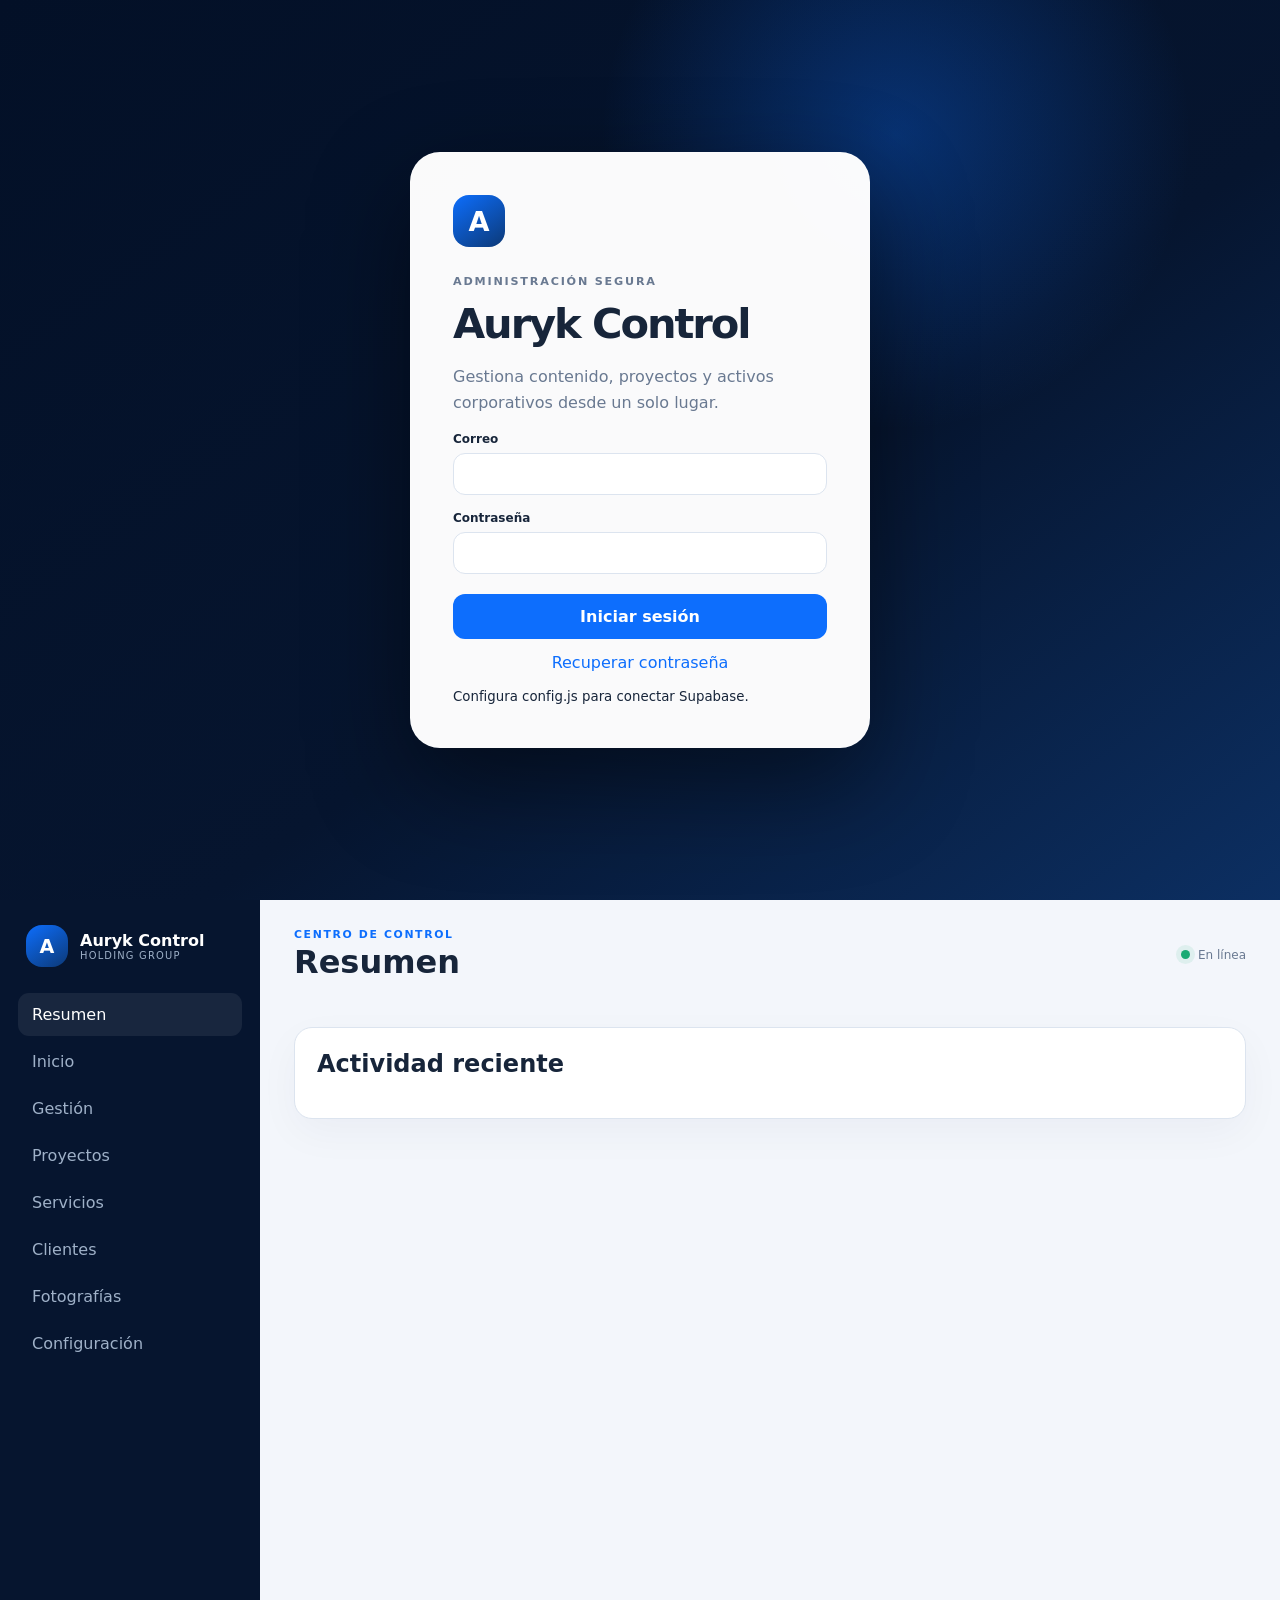
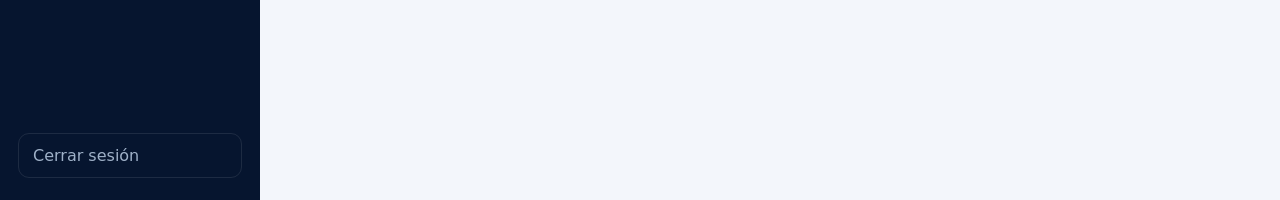
==== admin/index.html @ ca84f175 "feat: add Auryk Control CMS foundation" ====
<!doctype html>
<html lang="es">
<head>
  <meta charset="utf-8"><meta name="viewport" content="width=device-width,initial-scale=1">
  <meta name="robots" content="noindex,nofollow"><meta name="theme-color" content="#06152f">
  <title>Auryk Control</title><link rel="stylesheet" href="styles.css">
</head>
<body>
  <div id="toast" class="toast" role="status" aria-live="polite"></div>
  <section id="authView" class="auth-shell">
    <form id="loginForm" class="auth-card">
      <div class="brand-mark">A</div><p class="eyebrow">Administración segura</p><h1>Auryk Control</h1>
      <p>Gestiona contenido, proyectos y activos corporativos desde un solo lugar.</p>
      <label>Correo<input name="email" type="email" autocomplete="username" required></label>
      <label>Contraseña<input name="password" type="password" autocomplete="current-password" minlength="8" required></label>
      <button class="primary" type="submit">Iniciar sesión</button>
      <button class="link-btn" id="resetPassword" type="button">Recuperar contraseña</button>
      <small id="configNotice"></small>
    </form>
  </section>
  <div id="appView" class="app-shell" hidden>
    <aside class="sidebar">
      <div class="logo"><span>A</span><div><b>Auryk Control</b><small>Holding Group</small></div></div>
      <nav id="nav" aria-label="Panel administrativo">
        <button data-view="dashboard" class="active">Resumen</button><button data-view="home">Inicio</button>
        <button data-view="management">Gestión</button><button data-view="projects">Proyectos</button>
        <button data-view="services">Servicios</button><button data-view="clients">Clientes</button>
        <button data-view="media">Fotografías</button><button data-view="settings">Configuración</button>
      </nav>
      <button id="logout" class="logout">Cerrar sesión</button>
    </aside>
    <main>
      <header class="topbar"><button id="menu" aria-label="Abrir menú">☰</button><div><p id="viewEyebrow">Centro de control</p><h1 id="viewTitle">Resumen</h1></div><div class="connection"><i></i><span id="connectionText">En línea</span></div></header>
      <section id="dashboardView" class="view active"><div id="stats" class="stats"></div><div class="panel"><h2>Actividad reciente</h2><div id="activity" class="activity"></div></div></section>
      <section id="editorView" class="view"><div class="toolbar"><div><button id="newItem" class="primary">Crear nuevo</button><button id="refresh">Actualizar</button></div><div><input id="search" type="search" placeholder="Buscar"><select id="statusFilter"><option value="">Todos</option><option>borrador</option><option>publicado</option><option>archivado</option></select></div></div><div class="content-grid"><div id="records" class="records"></div><form id="recordForm" class="panel editor" hidden></form></div></section>
      <section id="mediaView" class="view"><div class="toolbar"><button id="uploadMedia" class="primary">Subir fotografías</button><input id="mediaInput" type="file" accept="image/jpeg,image/png,image/webp" multiple hidden><input id="mediaSearch" type="search" placeholder="Buscar fotografías"></div><div id="dropzone" class="dropzone" tabindex="0"><b>Arrastra imágenes aquí</b><span>JPG, PNG o WebP. Se convertirán a WebP optimizado.</span></div><div id="mediaGrid" class="media-grid"></div></section>
    </main>
  </div>
  <dialog id="previewDialog"><button class="dialog-close" aria-label="Cerrar">×</button><iframe title="Vista previa del sitio"></iframe></dialog>
  <script src="../config.js"></script><script src="../lib/supabase-rest.js"></script><script src="app.js"></script>
</body></html>
---- admin/styles.css ----
:root{--navy:#06152f;--blue:#0d6efd;--sky:#5bc0ff;--gold:#c7a96b;--paper:#f3f6fb;--ink:#17253a;--muted:#697991;--line:#dce4ef;--ok:#1aaa74;--danger:#d34155}*{box-sizing:border-box}body{margin:0;font-family:Inter,ui-sans-serif,system-ui,-apple-system,"Segoe UI",sans-serif;background:var(--paper);color:var(--ink)}button,input,textarea,select{font:inherit}button{cursor:pointer}.auth-shell{min-height:100vh;display:grid;place-items:center;padding:24px;background:radial-gradient(circle at 70% 15%,#0d6efd55,transparent 25%),linear-gradient(145deg,#031027,var(--navy) 58%,#0c2f62)}.auth-card{width:min(460px,100%);padding:42px;border:1px solid #ffffff25;border-radius:30px;background:#fffffffa;box-shadow:0 36px 100px #0007}.brand-mark,.logo>span{display:grid;place-items:center;width:52px;height:52px;border-radius:16px;background:linear-gradient(145deg,var(--blue),#0c3977);color:#fff;font-size:1.7rem;font-weight:900}.eyebrow{margin:26px 0 8px;color:var(--blue);font-size:.7rem;font-weight:900;letter-spacing:.16em;text-transform:uppercase}.auth-card h1{margin:0;font-size:2.6rem;letter-spacing:-.05em}.auth-card>p{color:var(--muted);line-height:1.6}.auth-card label,.field{display:grid;gap:7px;margin-top:16px;font-size:.75rem;font-weight:800}.auth-card input,.field input,.field textarea,.field select,.toolbar input,.toolbar select{width:100%;padding:13px 14px;border:1px solid var(--line);border-radius:12px;background:#fff;color:var(--ink)}.primary{border:0;border-radius:12px;background:var(--blue);color:#fff;padding:13px 18px;font-weight:850}.auth-card .primary{width:100%;margin-top:20px}.link-btn{width:100%;border:0;background:none;padding:14px;color:var(--blue)}.app-shell{min-height:100vh;display:grid;grid-template-columns:260px 1fr}.sidebar{position:sticky;top:0;height:100vh;padding:25px 18px;background:var(--navy);color:#fff}.logo{display:flex;align-items:center;gap:12px;padding:0 8px 26px}.logo>span{width:42px;height:42px;font-size:1.2rem}.logo div{display:grid}.logo small{color:#9eb0c7;font-size:.62rem;letter-spacing:.12em;text-transform:uppercase}.sidebar nav{display:grid;gap:4px}.sidebar nav button,.logout{border:0;border-radius:11px;background:none;color:#9fb1c8;text-align:left;padding:12px 14px}.sidebar nav button:hover,.sidebar nav button.active{background:#ffffff12;color:#fff}.logout{position:absolute;left:18px;right:18px;bottom:22px;border:1px solid #ffffff18}main{min-width:0;padding:28px 34px}.topbar{display:flex;align-items:center;gap:18px;margin-bottom:28px}.topbar h1{margin:2px 0 0;font-size:2rem}.topbar p{margin:0;color:var(--blue);font-size:.68rem;font-weight:900;text-transform:uppercase;letter-spacing:.15em}#menu{display:none}.connection{margin-left:auto;display:flex;align-items:center;gap:8px;color:var(--muted);font-size:.75rem}.connection i{width:9px;height:9px;border-radius:50%;background:var(--ok);box-shadow:0 0 0 5px #1aaa7418}.view{display:none}.view.active{display:block}.stats{display:grid;grid-template-columns:repeat(4,1fr);gap:14px;margin-bottom:18px}.stat,.panel{padding:22px;border:1px solid var(--line);border-radius:18px;background:#fff;box-shadow:0 14px 42px #0a21430a}.stat span{color:var(--muted);font-size:.72rem}.stat b{display:block;margin-top:12px;font-size:2rem}.panel h2{margin:0 0 18px}.activity{display:grid}.activity-item,.record{display:flex;align-items:center;gap:14px;padding:14px;border-top:1px solid var(--line)}.activity-item:first-child{border:0}.toolbar{display:flex;justify-content:space-between;gap:12px;margin-bottom:16px}.toolbar>div{display:flex;gap:8px}.toolbar button{padding:11px 15px;border:1px solid var(--line);border-radius:11px;background:#fff}.toolbar .primary{background:var(--blue);border-color:var(--blue)}.content-grid{display:grid;grid-template-columns:minmax(280px,.82fr) minmax(400px,1.18fr);gap:16px}.records{display:grid;gap:8px;align-content:start}.record{border:1px solid var(--line);border-radius:14px;background:#fff;cursor:pointer}.record:hover{border-color:#0d6efd55}.record div{min-width:0}.record b,.record small{display:block}.record b{white-space:nowrap;overflow:hidden;text-overflow:ellipsis}.record small{margin-top:5px;color:var(--muted)}.badge{margin-left:auto;padding:6px 9px;border-radius:99px;background:#e9eef6;color:#607089;font-size:.62rem;text-transform:uppercase}.badge.publicado{background:#e4f7ef;color:#16875d}.editor{display:grid;grid-template-columns:1fr 1fr;gap:13px;align-content:start}.editor .full{grid-column:1/-1}.editor-actions{grid-column:1/-1;display:flex;flex-wrap:wrap;gap:8px;padding-top:12px;border-top:1px solid var(--line)}.danger{border:1px solid #d3415540;background:#fff;color:var(--danger);border-radius:11px;padding:11px 14px}.dropzone{display:grid;place-items:center;gap:8px;min-height:170px;border:2px dashed #b8c7d9;border-radius:20px;background:#fff;color:var(--muted);outline:0}.dropzone.drag{border-color:var(--blue);background:#eef5ff}.media-grid{display:grid;grid-template-columns:repeat(auto-fill,minmax(180px,1fr));gap:14px;margin-top:18px}.media-card{overflow:hidden;border:1px solid var(--line);border-radius:16px;background:#fff}.media-card img{width:100%;aspect-ratio:4/3;object-fit:cover}.media-card div{padding:12px}.media-card small{color:var(--muted)}.toast{position:fixed;z-index:100;right:22px;top:20px;max-width:420px;padding:13px 16px;border-radius:12px;background:var(--navy);color:#fff;opacity:0;transform:translateY(-10px);pointer-events:none;transition:.25s}.toast.show{opacity:1;transform:none}.toast.error{background:var(--danger)}dialog{width:min(1100px,calc(100% - 30px));height:min(760px,calc(100% - 30px));padding:0;border:0;border-radius:22px}dialog iframe{width:100%;height:100%;border:0}.dialog-close{position:absolute;right:12px;top:12px;z-index:2;width:40px;height:40px;border:0;border-radius:50%} @media(max-width:1050px){.stats{grid-template-columns:1fr 1fr}.content-grid{grid-template-columns:1fr}.editor{grid-template-columns:1fr}.editor .full{grid-column:auto}}@media(max-width:760px){.app-shell{display:block}.sidebar{position:fixed;z-index:20;left:0;top:0;width:260px;transform:translateX(-100%);transition:.25s}.sidebar.open{transform:none}main{padding:20px}.topbar{margin-bottom:20px}#menu{display:block;border:1px solid var(--line);border-radius:10px;background:#fff;padding:9px 12px}.stats{grid-template-columns:1fr}.toolbar{display:grid}.toolbar>div{display:grid;grid-template-columns:1fr 1fr}.media-grid{grid-template-columns:1fr 1fr}}
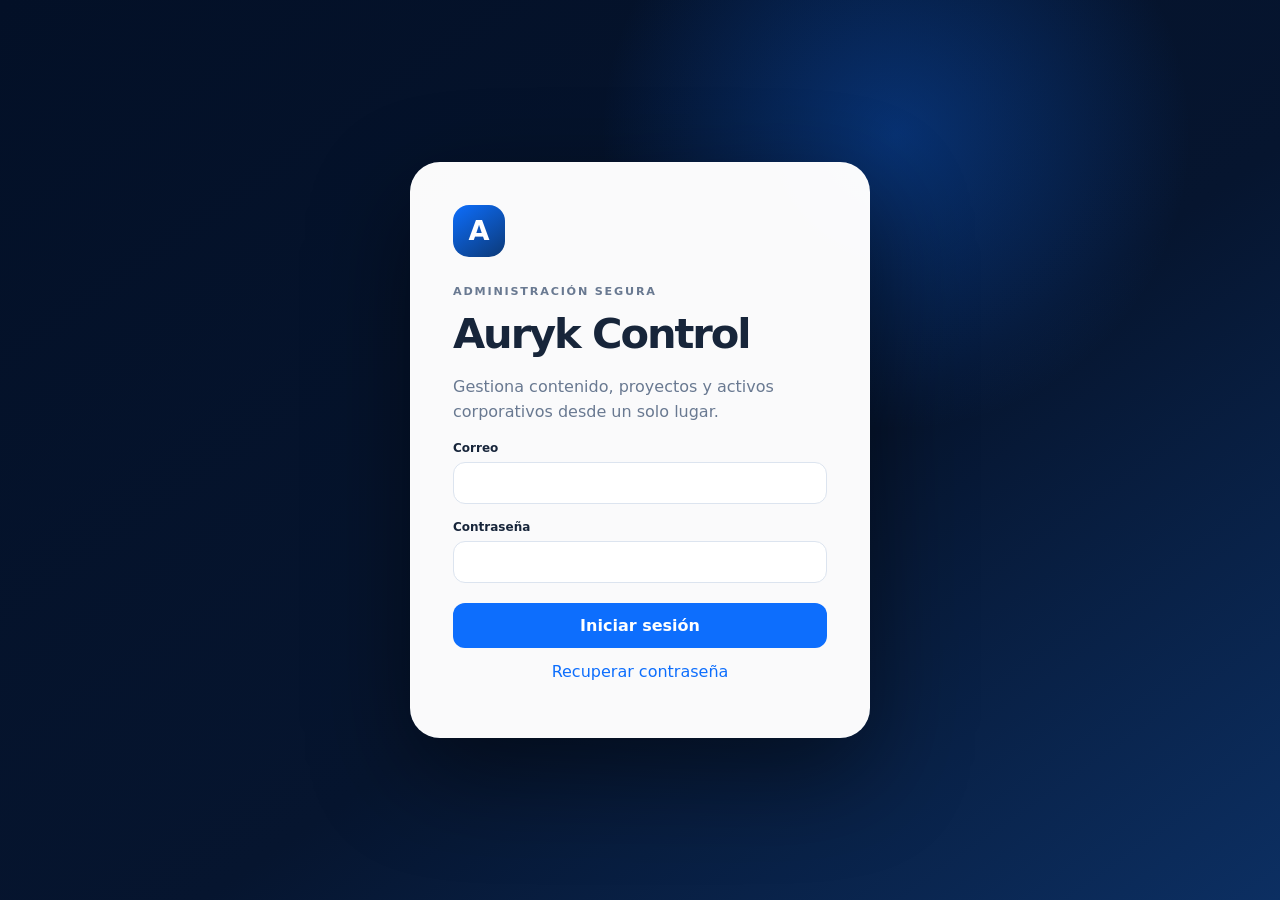
==== commit ff3c0bb3: "corrige transición visual del acceso" ====
--- a/admin/index.html
+++ b/admin/index.html
@@ -4,6 +4,7 @@
   <meta charset="utf-8"><meta name="viewport" content="width=device-width,initial-scale=1">
   <meta name="robots" content="noindex,nofollow"><meta name="theme-color" content="#06152f">
   <title>Auryk Control</title><link rel="stylesheet" href="styles.css">
+  <style>[hidden]{display:none!important}</style>
 </head>
 <body>
   <div id="toast" class="toast" role="status" aria-live="polite"></div>
